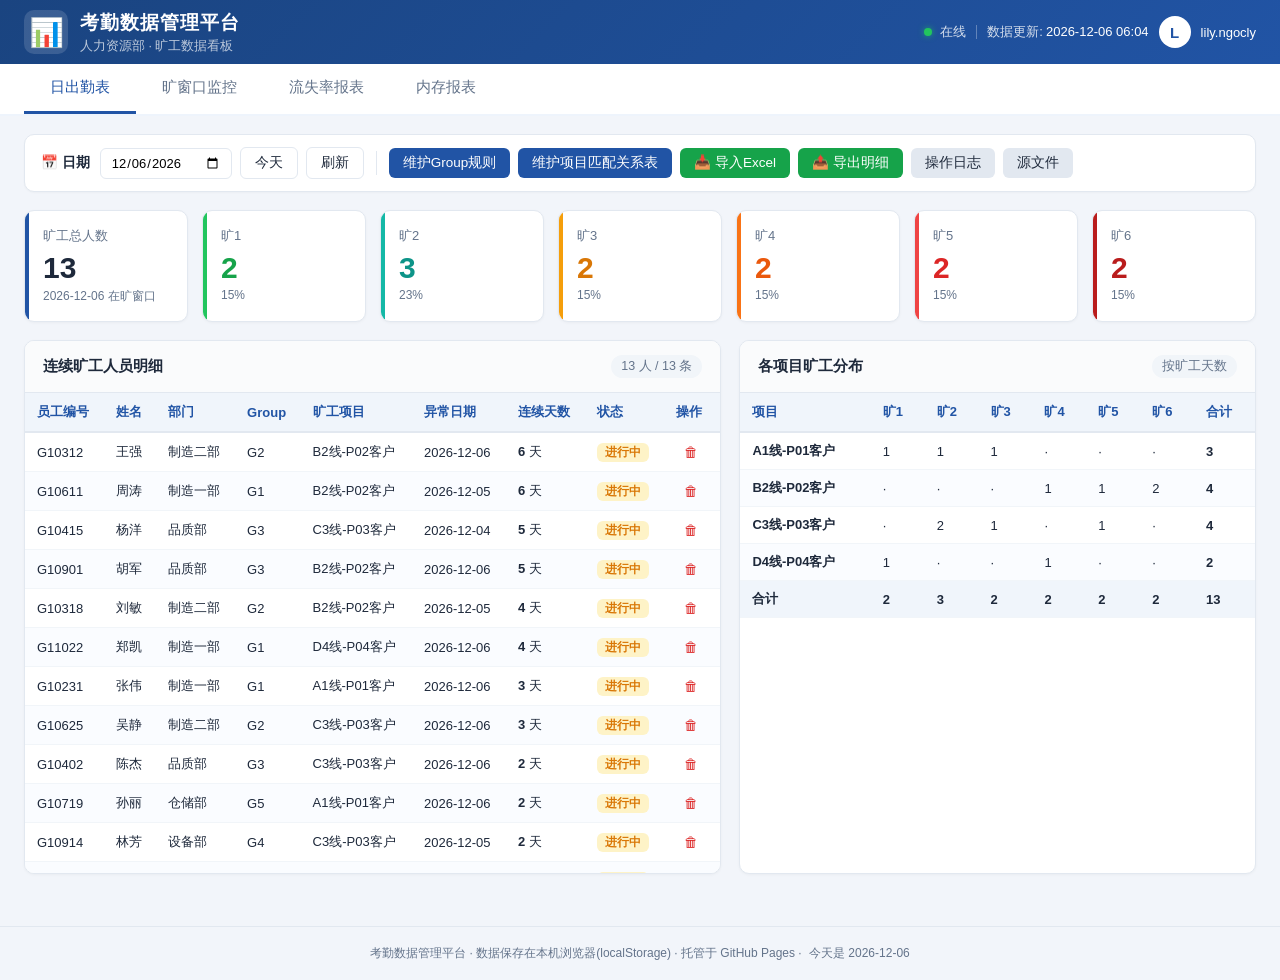
==== index.html @ 7477f05f "feat: rebuild as attendance data dashboard platform" ====
<!DOCTYPE html>
<html lang="zh-CN">
<head>
<meta charset="UTF-8">
<meta name="viewport" content="width=device-width, initial-scale=1.0">
<title>考勤数据管理平台</title>
<link rel="stylesheet" href="assets/style.css">
</head>
<body>

<!-- ======= 顶部系统导航 ======= -->
<header class="topbar">
  <div class="brand">
    <div class="logo">📊</div>
    <div class="brand-text">
      <h1>考勤数据管理平台</h1>
      <p>人力资源部 · 旷工数据看板</p>
    </div>
  </div>
  <div class="userbox">
    <div class="user-meta">
      <span class="online-dot"></span><span class="online-text">在线</span>
      <span class="divider"></span>
      <span>数据更新:<b id="updTime">--</b></span>
    </div>
    <div class="avatar">L</div>
    <span class="uname">lily.ngocly</span>
  </div>
</header>

<!-- ======= Tab 导航 ======= -->
<nav class="tabs" id="mainTabs">
  <button class="tab active" data-view="attendance">日出勤表</button>
  <button class="tab" data-view="window">旷窗口监控</button>
  <button class="tab" data-view="attrition">流失率报表</button>
  <button class="tab" data-view="memory">内存报表</button>
</nav>

<main class="main">

  <!-- ======= 视图1:日出勤表(数据看板) ======= -->
  <section class="view active" id="view-attendance">

    <div class="toolbar">
      <div class="tb-group">
        <span class="tb-label">📅 日期</span>
        <input type="date" id="attDate">
        <button class="btn btn-outline" id="btnToday">今天</button>
        <button class="btn btn-outline" id="btnRefresh">刷新</button>
      </div>
      <div class="tb-sep"></div>
      <div class="tb-group">
        <button class="btn btn-blue" data-modal="modal-rules">维护Group规则</button>
        <button class="btn btn-blue" data-modal="modal-projmap">维护项目匹配关系表</button>
        <button class="btn btn-green" id="btnImport">📥 导入Excel</button>
        <button class="btn btn-green" id="btnExport">📤 导出明细</button>
        <button class="btn btn-gray" id="btnLogs">操作日志</button>
        <button class="btn btn-gray" id="btnFiles">源文件</button>
      </div>
    </div>

    <!-- 统计卡片 -->
    <div class="stat-cards" id="statCards"></div>

    <!-- 双栏:明细 + 分布 -->
    <div class="two-col">
      <div class="panel">
        <div class="panel-head">
          <h3>连续旷工人员明细</h3>
          <span class="badge" id="attCount">0 人</span>
        </div>
        <div class="table-wrap">
          <table id="attTable">
            <thead>
              <tr>
                <th>员工编号</th><th>姓名</th><th>部门</th><th>Group</th>
                <th>旷工项目</th><th>异常日期</th><th>连续天数</th><th>状态</th><th>操作</th>
              </tr>
            </thead>
            <tbody></tbody>
          </table>
        </div>
      </div>

      <div class="panel">
        <div class="panel-head">
          <h3>各项目旷工分布</h3>
          <span class="badge">按旷工天数</span>
        </div>
        <div class="table-wrap">
          <table id="distTable">
            <thead>
              <tr>
                <th>项目</th><th>旷1</th><th>旷2</th><th>旷3</th><th>旷4</th><th>旷5</th><th>旷6</th><th>合计</th>
              </tr>
            </thead>
            <tbody></tbody>
          </table>
        </div>
      </div>
    </div>
  </section>

  <!-- ======= 视图2:旷窗口监控 ======= -->
  <section class="view" id="view-window">
    <div class="toolbar">
      <div class="tb-group">
        <span class="tb-label">筛选</span>
        <select id="winDept"><option value="">全部部门</option></select>
        <select id="winProj"><option value="">全部项目</option></select>
        <select id="winStatus">
          <option value="">全部状态</option>
          <option value="进行中">进行中</option>
          <option value="已结束">已结束</option>
          <option value="未开始">未开始</option>
        </select>
        <input type="search" id="winSearch" placeholder="🔍 搜索编号/姓名">
      </div>
      <div class="tb-sep"></div>
      <div class="tb-group">
        <button class="btn btn-green" id="btnWinExport">📤 导出本表</button>
      </div>
    </div>
    <div class="panel">
      <div class="panel-head">
        <h3>旷工窗口监控(连续旷工区间)</h3>
        <span class="badge" id="winCount">0 条</span>
      </div>
      <div class="table-wrap">
        <table id="winTable">
          <thead>
            <tr>
              <th>员工编号</th><th>姓名</th><th>部门</th><th>Group</th><th>项目</th>
              <th>开始日期</th><th>结束日期</th><th>旷工天数</th><th>状态</th><th>操作</th>
            </tr>
          </thead>
          <tbody></tbody>
        </table>
      </div>
    </div>
  </section>

  <!-- ======= 视图3:流失率报表 ======= -->
  <section class="view" id="view-attrition">
    <div class="toolbar">
      <div class="tb-group">
        <span class="tb-label">📉 按月统计</span>
        <button class="btn btn-green" id="btnAttAdd">＋ 添加行</button>
        <button class="btn btn-green" id="btnAttImport">📥 导入Excel</button>
        <button class="btn btn-green" id="btnAttExport">📤 导出Excel</button>
        <button class="btn btn-gray" id="btnAttLogs">操作日志</button>
      </div>
    </div>
    <div class="stat-cards small" id="attCards"></div>
    <div class="panel">
      <div class="panel-head">
        <h3>流失率月报(可直接编辑单元格)</h3>
        <span class="badge">流失率 = 离职人数 ÷ 期初人数</span>
      </div>
      <div class="table-wrap">
        <table id="attrTable">
          <thead>
            <tr><th style="width:110px">月份</th><th>部门</th><th style="width:110px">期初人数</th><th style="width:110px">离职人数</th><th style="width:100px">流失率</th><th>备注</th><th style="width:70px">操作</th></tr>
          </thead>
          <tbody></tbody>
        </table>
      </div>
    </div>
  </section>

  <!-- ======= 视图4:内存报表 ======= -->
  <section class="view" id="view-memory">
    <div class="toolbar">
      <div class="tb-group">
        <span class="tb-label">💾 生产数据</span>
        <button class="btn btn-green" id="btnMemAdd">＋ 添加行</button>
        <button class="btn btn-green" id="btnMemImport">📥 导入Excel</button>
        <button class="btn btn-green" id="btnMemExport">📤 导出Excel</button>
        <button class="btn btn-gray" id="btnMemLogs">操作日志</button>
      </div>
    </div>
    <div class="stat-cards small" id="memCards"></div>
    <div class="panel">
      <div class="panel-head">
        <h3>内存生产明细(可直接编辑单元格)</h3>
        <span class="badge">达成率 = 实际 ÷ 计划</span>
      </div>
      <div class="table-wrap">
        <table id="memTable">
          <thead>
            <tr><th style="width:120px">日期</th><th>项目</th><th style="width:120px">计划数量</th><th style="width:120px">实际数量</th><th style="width:100px">达成率</th><th>备注</th><th style="width:70px">操作</th></tr>
          </thead>
          <tbody></tbody>
        </table>
      </div>
    </div>
  </section>

  <!-- ======= 视图5:源文件(文件工作区) ======= -->
  <section class="view" id="view-files">
    <div class="toolbar">
      <div class="tb-group">
        <span class="tb-label">📁 AI 助手上传的源文件</span>
      </div>
      <div class="tb-sep"></div>
      <div class="tb-group">
        <button class="btn btn-outline" id="btnFilesBack">← 返回看板</button>
        <button class="btn btn-outline" id="btnFilesRefresh">刷新列表</button>
      </div>
    </div>
    <div class="panel">
      <div class="panel-head">
        <h3>源文件列表</h3>
        <span class="badge" id="fileCount">0 个</span>
      </div>
      <div class="files-grid" id="filesGrid">
        <div class="empty-inline">加载中…</div>
      </div>
      <p class="files-hint">💡 需要上传文件时,直接对 AI 助手说「把 xx 文件放到工作区源文件里」即可,上传后刷新本页可见。</p>
    </div>
  </section>
</main>

<footer class="footer">
  考勤数据管理平台 · 数据保存在本机浏览器(localStorage) · 托管于 GitHub Pages · <span id="footDate"></span>
</footer>

<!-- ======= 弹窗:Group规则 ======= -->
<div class="modal-mask" id="modal-rules">
  <div class="modal">
    <div class="modal-head"><h3>维护 Group 规则</h3><button class="modal-x" data-close>✕</button></div>
    <p class="modal-tip">导入数据时,按「部门/项目包含关键字」自动归属 Group。修改即时生效。</p>
    <div class="modal-table">
      <table id="rulesTable">
        <thead><tr><th style="width:38%">关键字(包含匹配)</th><th style="width:38%">归属 Group</th><th>操作</th></tr></thead>
        <tbody></tbody>
      </table>
    </div>
    <div class="modal-add">
      <input id="ruleKey" placeholder="关键字,如:一部">
      <input id="ruleVal" placeholder="Group,如:G1">
      <button class="btn btn-blue" id="btnRuleAdd">＋ 添加规则</button>
    </div>
    <div class="modal-foot">
      <button class="btn btn-outline" data-close>关闭</button>
    </div>
  </div>
</div>

<!-- ======= 弹窗:项目匹配关系 ======= -->
<div class="modal-mask" id="modal-projmap">
  <div class="modal">
    <div class="modal-head"><h3>维护项目匹配关系表</h3><button class="modal-x" data-close>✕</button></div>
    <p class="modal-tip">导入时自动把「项目别名/简称」映射为标准项目名,保证统计口径一致。</p>
    <div class="modal-table">
      <table id="projmapTable">
        <thead><tr><th style="width:38%">项目别名(包含匹配)</th><th style="width:38%">标准项目名</th><th>操作</th></tr></thead>
        <tbody></tbody>
      </table>
    </div>
    <div class="modal-add">
      <input id="mapAlias" placeholder="别名,如:A1">
      <input id="mapStd" placeholder="标准名,如:A1线-P01客户">
      <button class="btn btn-blue" id="btnMapAdd">＋ 添加映射</button>
    </div>
    <div class="modal-foot">
      <button class="btn btn-outline" data-close>关闭</button>
    </div>
  </div>
</div>

<!-- ======= 弹窗:操作日志 ======= -->
<div class="modal-mask" id="modal-logs">
  <div class="modal">
    <div class="modal-head"><h3>操作日志</h3><button class="modal-x" data-close>✕</button></div>
    <div class="log-list" id="logList"></div>
    <div class="modal-foot">
      <button class="btn btn-danger" id="btnClearAll">清空全部数据(含示例)</button>
      <button class="btn btn-outline" data-close>关闭</button>
    </div>
  </div>
</div>

<!-- ======= 弹窗:导入结果 ======= -->
<div class="modal-mask" id="modal-import">
  <div class="modal">
    <div class="modal-head"><h3>导入结果</h3><button class="modal-x" data-close>✕</button></div>
    <div id="importResult" class="import-result"></div>
    <div class="modal-foot"><button class="btn btn-outline" data-close>关闭</button></div>
  </div>
</div>

<input type="file" id="fileInput" accept=".xlsx,.xls,.csv" hidden>

<script src="assets/xlsx.full.min.js"></script>
<script src="assets/app.js"></script>
</body>
</html>
---- assets/style.css ----
:root{
  --blue:#2154a5; --blue-deep:#1a4480; --blue-light:#eef4fc;
  --green:#16a34a; --green-deep:#0f7a37;
  --gray:#64748b; --gray-bg:#f2f5fa;
  --border:#e2e8f0; --text:#1e293b; --muted:#64748b;
  --radius:10px;
}
*{box-sizing:border-box;margin:0;padding:0}
body{font-family:-apple-system,BlinkMacSystemFont,"Segoe UI","Microsoft YaHei","PingFang SC",sans-serif;background:var(--gray-bg);color:var(--text);min-width:1180px}
button{font-family:inherit;cursor:pointer;border:none;border-radius:6px;font-size:13.5px;padding:6px 14px;transition:filter .12s, background .12s;white-space:nowrap}
button:hover{filter:brightness(.95)}
input,select{font-family:inherit;font-size:13px}
input[type=date],input[type=search],input[type=text],select{padding:6px 10px;border:1px solid var(--border);border-radius:6px;background:#fff;outline:none}
input:focus,select:focus{border-color:var(--blue);box-shadow:0 0 0 3px rgba(33,84,165,.12)}
input[type=search]{min-width:170px}

/* ===== 顶部导航 ===== */
.topbar{display:flex;align-items:center;justify-content:space-between;background:linear-gradient(135deg,var(--blue-deep) 0%,var(--blue) 100%);color:#fff;padding:0 24px;height:64px;box-shadow:0 2px 8px rgba(26,68,128,.25)}
.brand{display:flex;align-items:center;gap:12px}
.brand .logo{font-size:28px;width:44px;height:44px;background:rgba(255,255,255,.14);border-radius:10px;display:flex;align-items:center;justify-content:center}
.brand-text h1{font-size:19px;font-weight:700;letter-spacing:1px}
.brand-text p{font-size:12.5px;color:rgba(255,255,255,.7);margin-top:2px}
.userbox{display:flex;align-items:center;gap:10px;font-size:13px}
.user-meta{display:flex;align-items:center;gap:8px;color:rgba(255,255,255,.82)}
.user-meta b{color:#fff;font-weight:500;margin-left:3px}
.online-dot{width:8px;height:8px;border-radius:50%;background:#22c55e;box-shadow:0 0 6px rgba(34,197,94,.7);display:inline-block}
.divider{width:1px;height:14px;background:rgba(255,255,255,.3);display:inline-block;margin:0 2px}
.avatar{width:32px;height:32px;border-radius:50%;background:#fff;color:var(--blue);font-weight:600;display:flex;align-items:center;justify-content:center;font-size:15px}
.uname{color:#fff;font-weight:500}

/* ===== Tab 导航 ===== */
.tabs{display:flex;background:#fff;border-bottom:2px solid var(--blue-light);padding:0 24px}
.tab{background:none;border:none;border-bottom:3px solid transparent;padding:14px 26px;font-size:15px;font-weight:500;color:var(--muted);border-radius:0}
.tab:hover{color:var(--blue);background:none;filter:none}
.tab.active{color:var(--blue);border-bottom-color:var(--blue)}

/* ===== 主区 ===== */
.main{padding:18px 24px 32px}
.view{display:none}
.view.active{display:block}

/* ===== 工具栏 ===== */
.toolbar{display:flex;align-items:center;gap:8px;flex-wrap:wrap;background:#fff;border:1px solid var(--border);border-radius:var(--radius);padding:12px 16px;margin-bottom:18px;box-shadow:0 1px 2px rgba(0,0,0,.03)}
.tb-group{display:flex;align-items:center;gap:8px;flex-wrap:wrap}
.tb-label{font-weight:600;color:var(--text);font-size:13.5px;margin-right:2px}
.tb-sep{width:1px;height:24px;background:var(--border);margin:0 4px}

/* ===== 按钮 ===== */
.btn-blue{background:var(--blue);color:#fff}
.btn-green{background:var(--green);color:#fff}
.btn-gray{background:#e2e8f0;color:var(--text)}
.btn-outline{background:#fff;border:1px solid var(--border);color:var(--text)}
.btn-outline:hover{border-color:var(--blue);color:var(--blue)}
.btn-danger{background:#dc2626;color:#fff}
.btn:disabled{opacity:.5;cursor:not-allowed}

/* ===== 统计卡片 ===== */
.stat-cards{display:grid;grid-template-columns:repeat(7,1fr);gap:14px;margin-bottom:18px}
.stat-cards.small{grid-template-columns:repeat(3,1fr)}
.stat-card{background:#fff;border:1px solid var(--border);border-radius:var(--radius);padding:16px 18px;box-shadow:0 1px 3px rgba(0,0,0,.04);position:relative;overflow:hidden}
.stat-card::before{content:"";position:absolute;left:0;top:0;bottom:0;width:4px;background:var(--c,#2154a5)}
.stat-card .label{font-size:13px;color:var(--muted);font-weight:500}
.stat-card .value{font-size:30px;font-weight:700;margin-top:6px;line-height:1.1}
.stat-card .sub{font-size:12px;color:var(--muted);margin-top:4px}
.stat-card.total{--c:var(--blue)}
.stat-card.k1{--c:#22c55e}.stat-card.k2{--c:#14b8a6}.stat-card.k3{--c:#f59e0b}
.stat-card.k4{--c:#f97316}.stat-card.k5{--c:#ef4444}.stat-card.k6{--c:#b91c1c}
.stat-card.k1 .value{color:#16a34a}.stat-card.k2 .value{color:#0d9488}.stat-card.k3 .value{color:#d97706}
.stat-card.k4 .value{color:#ea580c}.stat-card.k5 .value{color:#dc2626}.stat-card.k6 .value{color:#b91c1c}
.stat-card .empty-hint{font-size:30px;color:var(--border);font-weight:400}

/* ===== 双栏 ===== */
.two-col{display:grid;grid-template-columns:1.35fr 1fr;gap:18px}
.panel{background:#fff;border:1px solid var(--border);border-radius:var(--radius);overflow:hidden;box-shadow:0 1px 3px rgba(0,0,0,.04)}
.panel-head{display:flex;align-items:center;justify-content:space-between;padding:14px 18px;border-bottom:1px solid var(--border);background:#fafbfc}
.panel-head h3{font-size:15px;font-weight:600}
.badge{font-size:12.5px;color:var(--muted);background:#f1f5f9;padding:3px 10px;border-radius:999px}
.table-wrap{overflow:auto;max-height:480px}
table{width:100%;border-collapse:collapse;font-size:13px}
thead{position:sticky;top:0;z-index:2;background:#f0f5fb}
thead th{color:var(--blue);font-weight:600;padding:10px 12px;text-align:left;white-space:nowrap;border-bottom:2px solid var(--border)}
tbody td{padding:9px 12px;border-bottom:1px solid #f1f5f9;white-space:nowrap}
tbody tr:hover{background:#f8fbff}
tbody tr:nth-child(even){background:#fafcff}
tbody tr:nth-child(even):hover{background:#f0f6ff}
.tag{display:inline-block;padding:2px 8px;border-radius:6px;font-size:11.5px;font-weight:600}
.tag-go{background:#dcfce7;color:#16a34a}.tag-ing{background:#fef3c7;color:#d97706}.tag-end{background:#f1f5f9;color:#64748b}.tag-future{background:#e0e7ff;color:#4338ca}
.row-del{background:none;color:#dc2626;border:none;font-size:14px;padding:2px 8px}
.row-del:hover{background:#fee2e2;border-radius:6px;filter:none}
.edit-cell{padding:2px 6px;border:1px solid transparent;border-radius:4px;background:transparent;font-size:13px;width:100%;outline:none}
.edit-cell:focus{border-color:var(--blue);background:#fff}
.cell-rate{color:var(--blue);font-weight:600}

/* ===== 源文件视图 ===== */
.files-grid{padding:18px;display:grid;grid-template-columns:repeat(auto-fill,minmax(260px,1fr));gap:14px}
.files-grid .fcard{display:flex;gap:12px;align-items:flex-start;background:#fff;border:1px solid var(--border);border-radius:8px;padding:14px;text-decoration:none;color:var(--text);transition:all .15s}
.files-grid .fcard:hover{border-color:var(--blue);box-shadow:0 4px 14px rgba(33,84,165,.1)}
.files-grid .ficon{width:40px;height:40px;border-radius:8px;background:var(--blue-light);display:flex;align-items:center;justify-content:center;font-size:20px;flex-shrink:0}
.files-grid .fname{font-weight:600;font-size:13.5px;word-break:break-all;line-height:1.35}
.files-grid .fnote{font-size:12px;color:var(--muted);margin-top:3px}
.files-grid .ftags{margin-top:6px;display:flex;gap:5px}
.files-grid .ftag{font-size:11px;padding:1px 7px;border-radius:999px;background:#f1f5f9;color:var(--muted)}
.empty-inline{padding:60px;text-align:center;color:var(--muted);font-size:14px}
.files-hint{padding:0 18px 18px;color:var(--muted);font-size:12.5px}

/* ===== 弹窗 ===== */
.modal-mask{display:none;position:fixed;inset:0;background:rgba(15,23,42,.45);z-index:100;align-items:center;justify-content:center;padding:24px}
.modal-mask.open{display:flex}
.modal{background:#fff;border-radius:12px;width:680px;max-width:100%;max-height:84vh;display:flex;flex-direction:column;box-shadow:0 12px 40px rgba(0,0,0,.2)}
.modal-head{display:flex;align-items:center;justify-content:space-between;padding:16px 20px;border-bottom:1px solid var(--border)}
.modal-head h3{font-size:16px;font-weight:600}
.modal-x{background:none;border:none;font-size:18px;color:var(--muted);padding:4px 8px}
.modal-x:hover{color:#dc2626;background:#fef2f2;border-radius:6px;filter:none}
.modal-tip{padding:10px 20px;color:var(--muted);font-size:13px;background:#fafbfc}
.modal-table{flex:1;overflow:auto;padding:0 20px}
.modal-table table{font-size:13px}
.modal-table thead th{padding:10px}
.modal-table tbody td{padding:8px 10px}
.modal-add{display:flex;gap:8px;padding:14px 20px;border-top:1px solid var(--border)}
.modal-add input{flex:1}
.modal-foot{display:flex;justify-content:flex-end;gap:10px;padding:14px 20px;border-top:1px solid var(--border)}
.log-list{flex:1;overflow:auto;padding:16px 20px;font-size:13px}
.log-item{padding:8px 0;border-bottom:1px dashed #eef;display:flex;gap:10px}
.log-time{color:var(--muted);flex-shrink:0;font-family:Consolas,monospace;font-size:12px;width:140px}
.log-action{font-weight:600;min-width:90px;flex-shrink:0}
.log-action.add{color:var(--green)}.log-action.del{color:#dc2626}.log-action.imp{color:var(--blue)}.log-action.exp{color:#7c3aed}
.import-result{padding:20px;font-size:14px;line-height:1.8}
.import-result .ok{color:var(--green);font-weight:600;font-size:20px}
.import-result .err{color:#dc2626}
.import-result ul{margin:10px 0 0 18px;color:var(--muted);font-size:13px}

/* ===== 页脚 ===== */
.footer{text-align:center;color:var(--muted);font-size:12px;padding:18px;border-top:1px solid var(--border);margin-top:20px}
.footer span{margin-left:4px}

/* ===== toast ===== */
.toast{position:fixed;bottom:30px;right:30px;background:#1e293b;color:#fff;padding:12px 20px;border-radius:8px;font-size:13.5px;z-index:200;box-shadow:0 6px 20px rgba(0,0,0,.25);opacity:0;transform:translateY(10px);transition:all .2s}
.toast.show{opacity:1;transform:none}
.toast.ok{background:#16a34a}.toast.err{background:#dc2626}
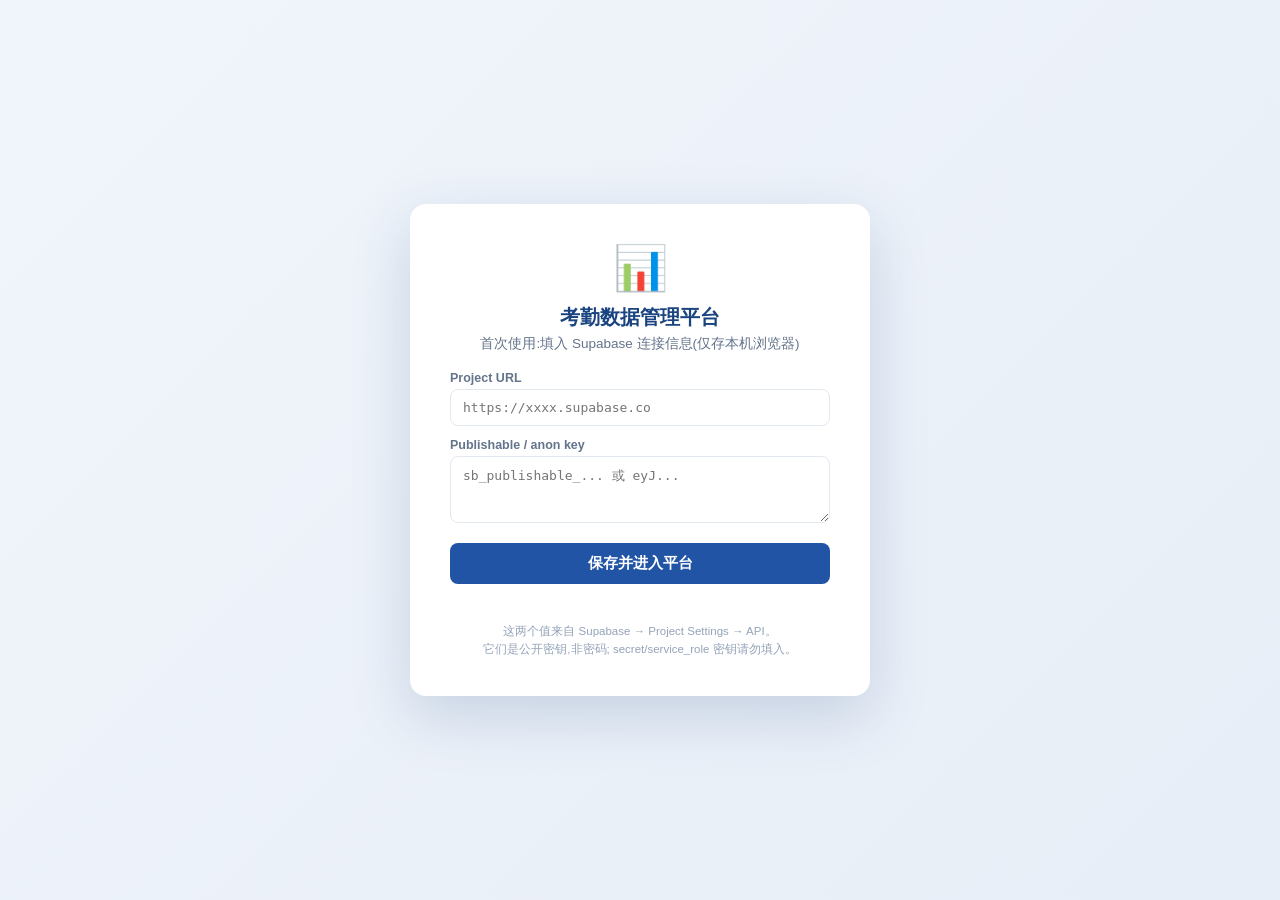
==== commit 8d89793d: "feat: Supabase cloud persistence + work board with file exchange" ====
--- a/index.html
+++ b/index.html
@@ -31,6 +31,7 @@
 <!-- ======= Tab 导航 ======= -->
 <nav class="tabs" id="mainTabs">
   <button class="tab active" data-view="attendance">日出勤表</button>
+  <button class="tab" data-view="board">🗂 工作看板</button>
   <button class="tab" data-view="window">旷窗口监控</button>
   <button class="tab" data-view="attrition">流失率报表</button>
   <button class="tab" data-view="memory">内存报表</button>
@@ -101,6 +102,22 @@
     </div>
   </section>
 
+  <!-- ======= 视图:工作看板 ======= -->
+  <section class="view" id="view-board">
+    <div class="toolbar">
+      <div class="tb-group">
+        <span class="tb-label">🗂 工作看板 — 栏目名可直接改,文件上传给 AI 处理,完成后在任务里下载</span>
+      </div>
+      <div class="tb-sep"></div>
+      <div class="tb-group">
+        <button class="btn btn-green" id="btnSecAdd">＋ 添加栏目</button>
+        <button class="btn btn-outline" id="btnBoardRefresh">刷新</button>
+        <button class="btn btn-gray" id="btnBoardLogs">操作日志</button>
+      </div>
+    </div>
+    <div id="boardContainer"></div>
+  </section>
+
   <!-- ======= 视图2:旷窗口监控 ======= -->
   <section class="view" id="view-window">
     <div class="toolbar">
@@ -200,7 +217,7 @@
   <section class="view" id="view-files">
     <div class="toolbar">
       <div class="tb-group">
-        <span class="tb-label">📁 AI 助手上传的源文件</span>
+        <span class="tb-label">☁️ 云端文件库(Supabase Storage)</span>
       </div>
       <div class="tb-sep"></div>
       <div class="tb-group">
@@ -210,19 +227,20 @@
     </div>
     <div class="panel">
       <div class="panel-head">
-        <h3>源文件列表</h3>
+        <h3>文件列表</h3>
         <span class="badge" id="fileCount">0 个</span>
       </div>
       <div class="files-grid" id="filesGrid">
         <div class="empty-inline">加载中…</div>
       </div>
-      <p class="files-hint">💡 需要上传文件时,直接对 AI 助手说「把 xx 文件放到工作区源文件里」即可,上传后刷新本页可见。</p>
+      <p class="files-hint">💡 在「🗂 工作看板」上传文件给 AI 处理;AI 完成的 Excel 会出现在对应任务和本页 output/ 目录。</p>
     </div>
   </section>
 </main>
 
 <footer class="footer">
-  考勤数据管理平台 · 数据保存在本机浏览器(localStorage) · 托管于 GitHub Pages · <span id="footDate"></span>
+  考勤数据管理平台 · 数据实时保存于 Supabase 云端数据库 · 托管于 GitHub Pages ·
+  <a href="#" id="sbReset" style="color:var(--blue)">Supabase 设置</a> · <span id="footDate"></span>
 </footer>
 
 <!-- ======= 弹窗:Group规则 ======= -->
@@ -291,8 +309,10 @@
 </div>
 
 <input type="file" id="fileInput" accept=".xlsx,.xls,.csv" hidden>
+<input type="file" id="taskFileInput" hidden>
 
 <script src="assets/xlsx.full.min.js"></script>
+<script src="assets/supabase.js"></script>
 <script src="assets/app.js"></script>
 </body>
 </html>
--- a/assets/style.css
+++ b/assets/style.css
@@ -137,3 +137,48 @@
 .toast{position:fixed;bottom:30px;right:30px;background:#1e293b;color:#fff;padding:12px 20px;border-radius:8px;font-size:13.5px;z-index:200;box-shadow:0 6px 20px rgba(0,0,0,.25);opacity:0;transform:translateY(10px);transition:all .2s}
 .toast.show{opacity:1;transform:none}
 .toast.ok{background:#16a34a}.toast.err{background:#dc2626}
+
+/* ===== Supabase 首次配置屏 ===== */
+#setupScreen{position:fixed;inset:0;background:linear-gradient(135deg,#f0f5fb,#e8eef7);z-index:500;display:flex;align-items:center;justify-content:center;padding:20px}
+.setup-box{background:#fff;border-radius:16px;box-shadow:0 20px 60px rgba(26,68,128,.18);padding:38px 40px;width:460px;max-width:100%;text-align:center}
+.setup-logo{font-size:44px}
+.setup-box h2{margin:10px 0 4px;font-size:20px;color:var(--blue-deep)}
+.setup-sub{color:var(--muted);font-size:13.5px;margin-bottom:18px}
+.setup-box label{display:block;text-align:left;font-size:12.5px;font-weight:600;color:var(--muted);margin:12px 0 4px}
+.setup-box input,.setup-box textarea{width:100%;padding:10px 12px;border:1px solid var(--border);border-radius:8px;font-size:13px;font-family:Consolas,monospace;outline:none;resize:vertical}
+.setup-box input:focus,.setup-box textarea:focus{border-color:var(--blue);box-shadow:0 0 0 3px rgba(33,84,165,.12)}
+.setup-btn{width:100%;margin-top:16px;background:var(--blue);color:#fff;padding:11px;font-size:15px;font-weight:600;border-radius:8px}
+.setup-btn:hover{filter:brightness(.95)}
+.setup-err{color:#dc2626;font-size:12.5px;margin-top:10px;min-height:16px;text-align:left}
+.setup-tip{color:#94a3b8;font-size:11.5px;margin-top:12px;line-height:1.6}
+
+/* ===== 工作看板 ===== */
+#boardContainer .board-sec{margin-bottom:18px}
+.sec-name{border:1px solid transparent;background:transparent;font-size:15.5px;font-weight:700;color:var(--blue-deep);padding:4px 10px;border-radius:6px;width:340px;max-width:60%;outline:none}
+.sec-name:hover{border-color:var(--border)}
+.sec-name:focus{border-color:var(--blue);background:#fff;box-shadow:0 0 0 3px rgba(33,84,165,.12)}
+.task-list{padding:6px 14px}
+.task-card{border:1px solid #eef1f6;border-radius:9px;padding:10px 12px;margin:8px 0;background:#fbfcfe}
+.task-card:hover{border-color:#d7e3f4}
+.task-line{display:flex;gap:8px;align-items:center;margin:4px 0;flex-wrap:wrap}
+.task-status{padding:5px 8px;border-radius:6px;border:1px solid var(--border);font-size:12.5px;font-weight:600;background:#fff}
+.task-title{flex:1;min-width:200px;padding:6px 10px;border:1px solid transparent;border-radius:6px;font-size:14px;font-weight:600;background:transparent;outline:none}
+.task-title:hover{border-color:var(--border)}
+.task-title:focus{border-color:var(--blue);background:#fff}
+.task-note{flex:1;min-width:240px;padding:5px 10px;border:1px solid transparent;border-radius:6px;font-size:12.5px;color:var(--muted);background:transparent;outline:none}
+.task-note:hover{border-color:var(--border)}
+.task-note:focus{border-color:var(--blue);background:#fff;color:var(--text)}
+.files-line{padding-top:2px}
+.file-chip{display:inline-flex;align-items:center;gap:6px;font-size:12.5px;background:#fff;border:1px dashed var(--border);border-radius:999px;padding:4px 12px;color:var(--muted)}
+.file-chip:not(.empty){border-style:solid;border-color:#bbe7cc;background:#f0fcf5;color:#0f7a37}
+.file-chip a{color:inherit;font-weight:600;text-decoration:none;word-break:break-all}
+.file-chip a:hover{text-decoration:underline}
+.chip-btn{background:none;border:none;color:var(--muted);font-size:12px;padding:0 4px;cursor:pointer}
+.chip-btn:hover{color:var(--blue)}
+.btn-sm{padding:4px 10px;font-size:12.5px}
+.sec-foot{padding:6px 14px 12px}
+.file-group{margin-bottom:8px}
+.file-group h4{font-size:13px;color:var(--blue);margin:10px 0 6px 4px}
+.fcard-static{display:flex;align-items:center;gap:12px;background:#fff;border:1px solid var(--border);border-radius:8px;padding:9px 14px;margin:6px 0;font-size:13px}
+.fcard-static .fname{flex:1;word-break:break-all;font-weight:500}
+.files-grid{padding:18px}
